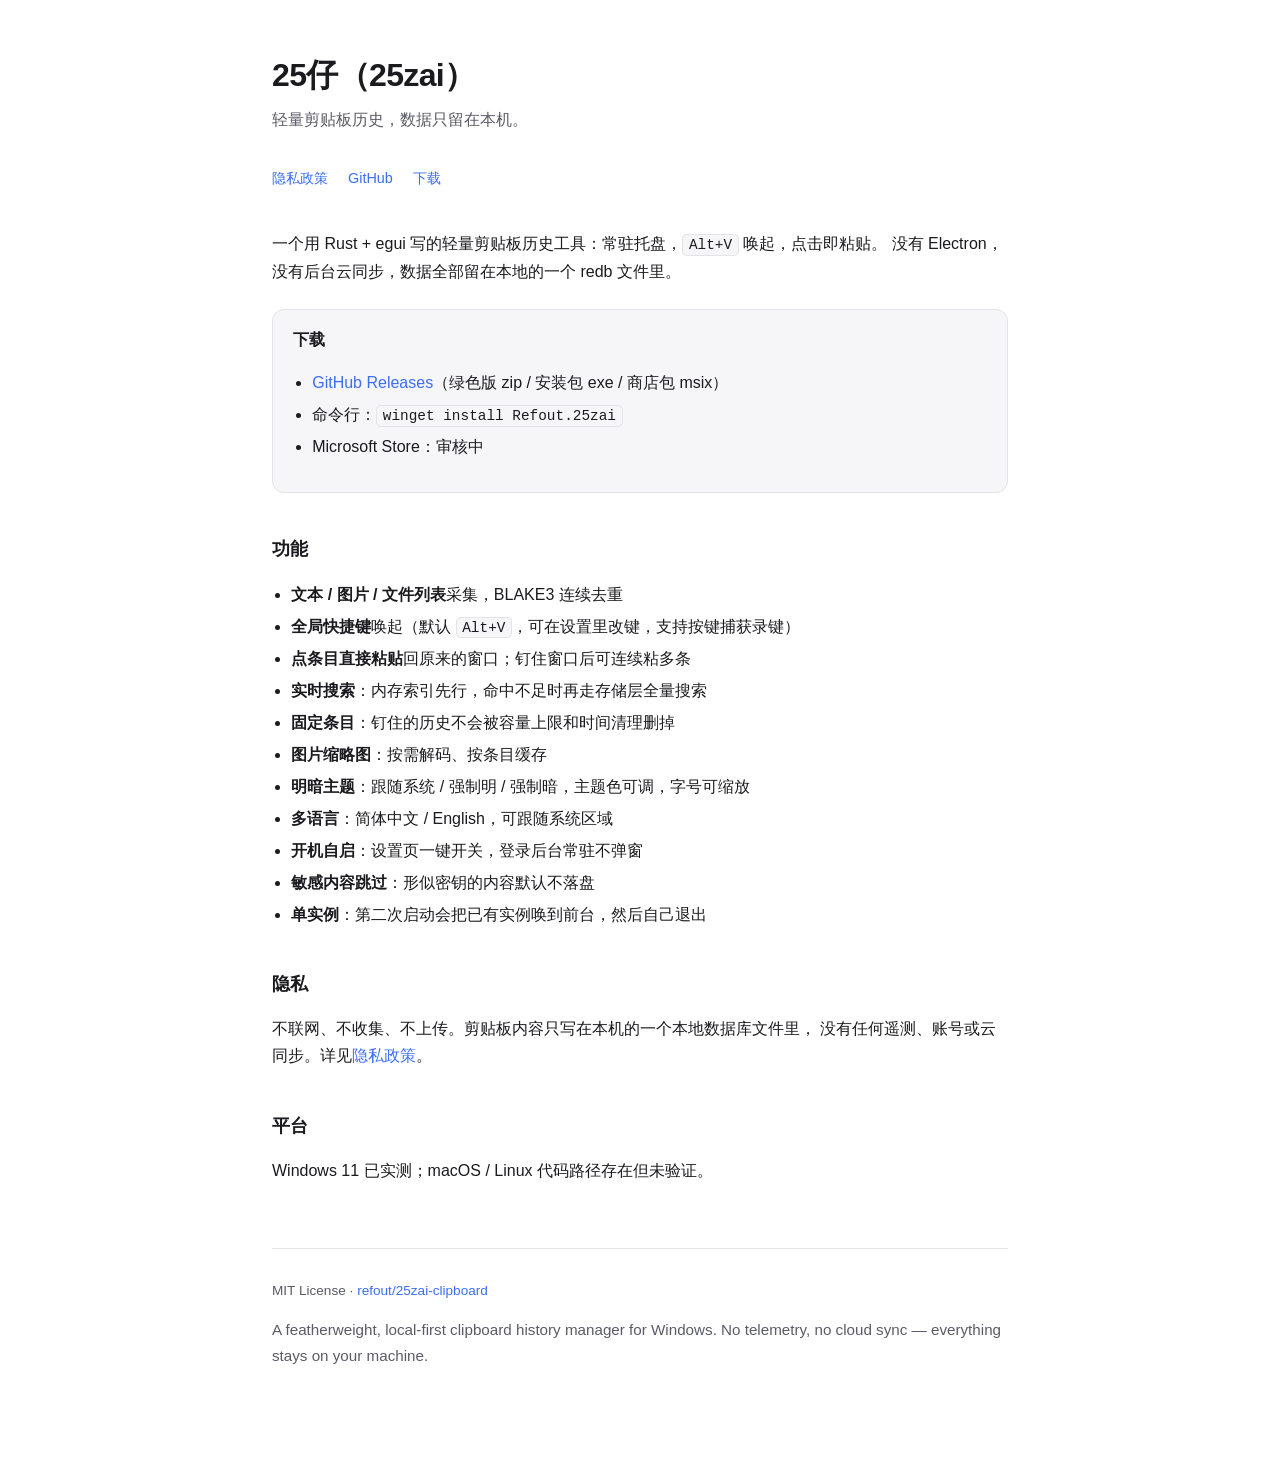
==== docs/index.html @ 4099399b "docs: 加 GitHub Pages 站点（产品介绍 + 隐私政策）" ====
<!DOCTYPE html>
<html lang="zh-CN">
<head>
<meta charset="utf-8">
<meta name="viewport" content="width=device-width, initial-scale=1">
<title>25仔（25zai）— 本地优先的剪贴板历史管理器</title>
<meta name="description" content="25仔是一款用 Rust + egui 写的轻量剪贴板历史工具：常驻托盘，Alt+V 唤起，点击即粘贴，数据全部留在本机。">
<link rel="stylesheet" href="style.css">
</head>
<body>
<main>
  <h1>25仔（25zai）</h1>
  <p class="tagline">轻量剪贴板历史，数据只留在本机。</p>

  <nav>
    <a href="privacy.html">隐私政策</a>
    <a href="https://github.com/refout/25zai-clipboard">GitHub</a>
    <a href="https://github.com/refout/25zai-clipboard/releases/latest">下载</a>
  </nav>

  <p>一个用 Rust + egui 写的轻量剪贴板历史工具：常驻托盘，<code>Alt+V</code> 唤起，点击即粘贴。
  没有 Electron，没有后台云同步，数据全部留在本地的一个 redb 文件里。</p>

  <div class="card">
    <strong>下载</strong>
    <ul>
      <li><a href="https://github.com/refout/25zai-clipboard/releases/latest">GitHub Releases</a>（绿色版 zip / 安装包 exe / 商店包 msix）</li>
      <li>命令行：<code>winget install Refout.25zai</code></li>
      <li>Microsoft Store：审核中</li>
    </ul>
  </div>

  <h2>功能</h2>
  <ul>
    <li><strong>文本 / 图片 / 文件列表</strong>采集，BLAKE3 连续去重</li>
    <li><strong>全局快捷键</strong>唤起（默认 <code>Alt+V</code>，可在设置里改键，支持按键捕获录键）</li>
    <li><strong>点条目直接粘贴</strong>回原来的窗口；钉住窗口后可连续粘多条</li>
    <li><strong>实时搜索</strong>：内存索引先行，命中不足时再走存储层全量搜索</li>
    <li><strong>固定条目</strong>：钉住的历史不会被容量上限和时间清理删掉</li>
    <li><strong>图片缩略图</strong>：按需解码、按条目缓存</li>
    <li><strong>明暗主题</strong>：跟随系统 / 强制明 / 强制暗，主题色可调，字号可缩放</li>
    <li><strong>多语言</strong>：简体中文 / English，可跟随系统区域</li>
    <li><strong>开机自启</strong>：设置页一键开关，登录后台常驻不弹窗</li>
    <li><strong>敏感内容跳过</strong>：形似密钥的内容默认不落盘</li>
    <li><strong>单实例</strong>：第二次启动会把已有实例唤到前台，然后自己退出</li>
  </ul>

  <h2>隐私</h2>
  <p>不联网、不收集、不上传。剪贴板内容只写在本机的一个本地数据库文件里，
  没有任何遥测、账号或云同步。详见<a href="privacy.html">隐私政策</a>。</p>

  <h2>平台</h2>
  <p>Windows 11 已实测；macOS / Linux 代码路径存在但未验证。</p>

  <footer>
    <p>MIT License · <a href="https://github.com/refout/25zai-clipboard">refout/25zai-clipboard</a></p>
    <p class="en">A featherweight, local-first clipboard history manager for Windows. No telemetry, no cloud sync — everything stays on your machine.</p>
  </footer>
</main>
</body>
</html>
---- docs/style.css ----
:root {
  color-scheme: light dark;
  --bg: #ffffff;
  --fg: #1b1b1f;
  --muted: #5b5b66;
  --card: #f6f6f8;
  --line: #e3e3e8;
  --accent: #3b6ef5;
}
@media (prefers-color-scheme: dark) {
  :root {
    --bg: #141417;
    --fg: #ececf1;
    --muted: #9a9aa8;
    --card: #1d1d22;
    --line: #2b2b33;
    --accent: #7aa2ff;
  }
}
* { box-sizing: border-box; }
body {
  margin: 0;
  padding: 3rem 1.25rem 5rem;
  background: var(--bg);
  color: var(--fg);
  font: 16px/1.7 -apple-system, BlinkMacSystemFont, "Segoe UI", "Microsoft YaHei", sans-serif;
}
main { max-width: 46rem; margin: 0 auto; }
h1 { font-size: 2rem; margin: 0 0 .25rem; letter-spacing: -.02em; }
h2 { font-size: 1.15rem; margin: 2.5rem 0 .75rem; }
.tagline { color: var(--muted); margin: 0 0 2rem; }
nav { margin-bottom: 2.5rem; font-size: .9rem; }
nav a { margin-right: 1rem; }
a { color: var(--accent); text-decoration: none; }
a:hover { text-decoration: underline; }
ul { padding-left: 1.2rem; }
li { margin: .3rem 0; }
.card {
  background: var(--card);
  border: 1px solid var(--line);
  border-radius: .75rem;
  padding: 1rem 1.25rem;
  margin: 1.5rem 0;
}
code {
  background: var(--card);
  border: 1px solid var(--line);
  border-radius: .3rem;
  padding: .1rem .35rem;
  font-size: .9em;
}
pre code { display: block; padding: .75rem 1rem; overflow-x: auto; }
footer { margin-top: 4rem; color: var(--muted); font-size: .85rem; border-top: 1px solid var(--line); padding-top: 1rem; }
.en { color: var(--muted); font-size: .95rem; }
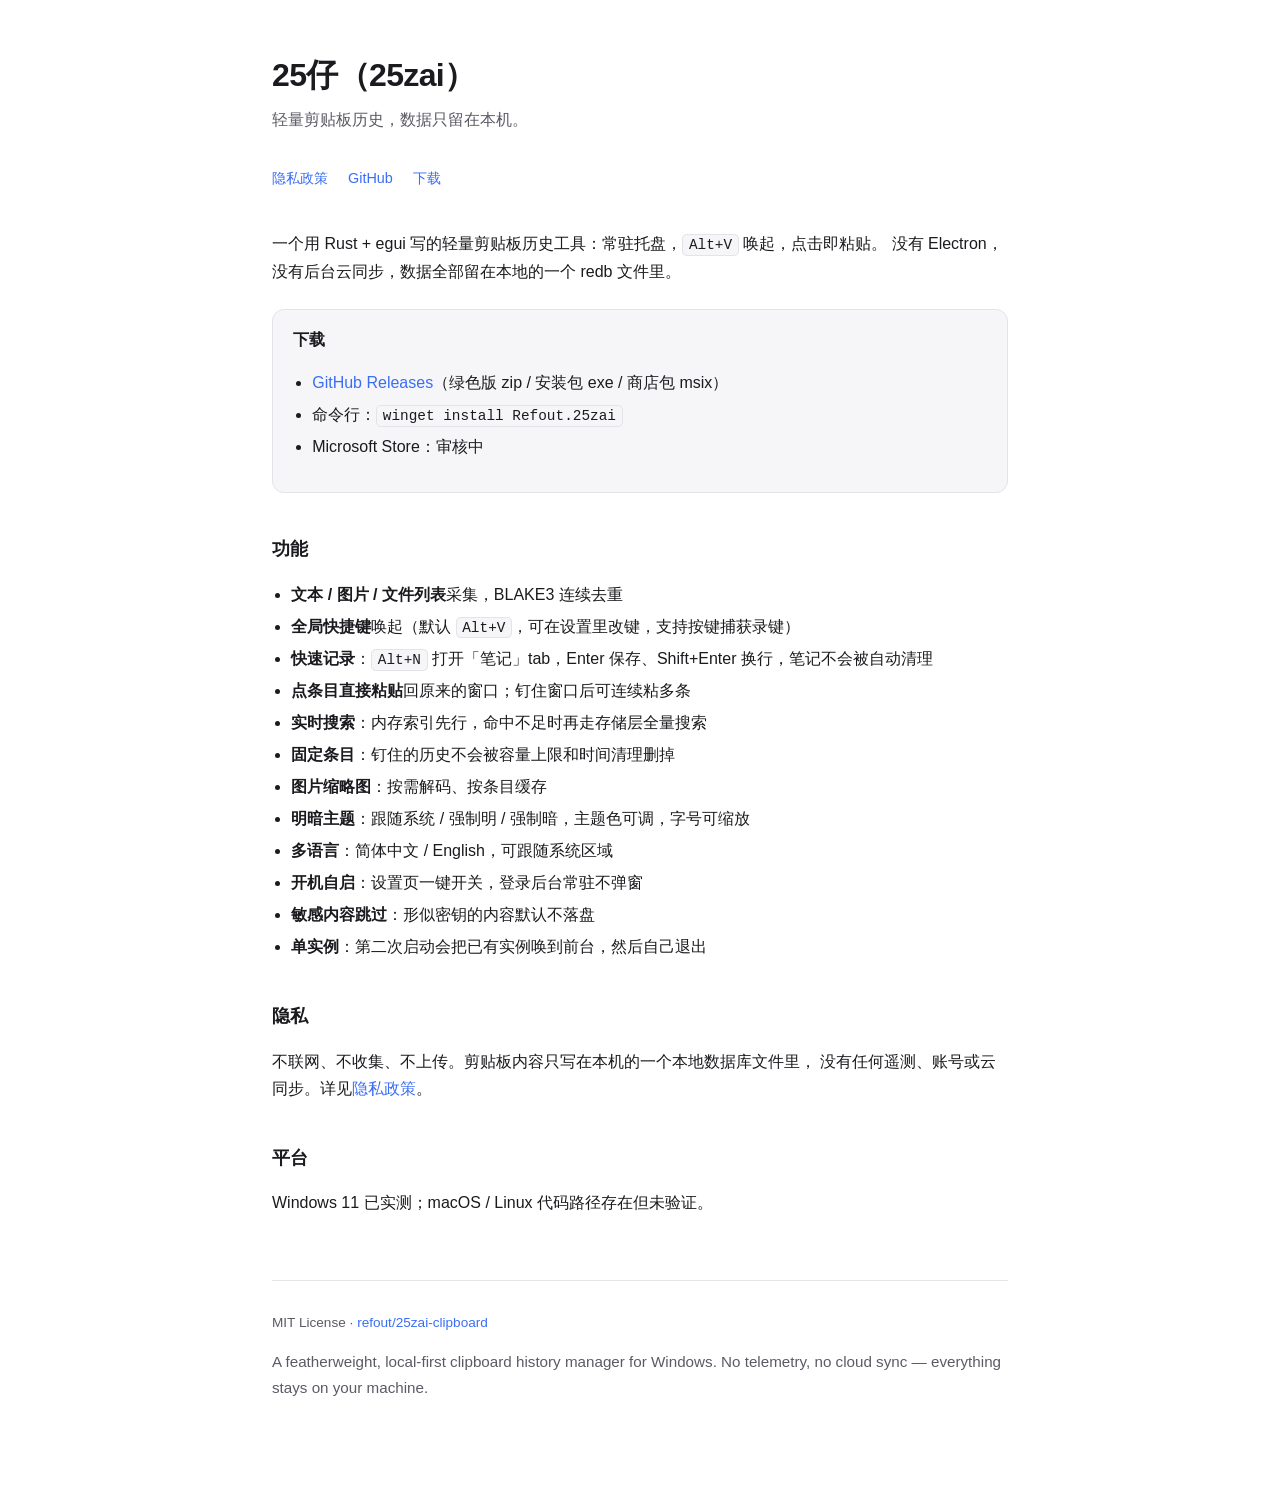
==== commit cf7baa64: "feat(notes): v0.2.0 快速记录 - 新增 Kind::Note / Content::Note：笔记不走剪贴板采集管道（不去重、不做敏感过滤），   默认固定，不占 limit 配额" ====
--- a/docs/index.html
+++ b/docs/index.html
@@ -34,6 +34,7 @@
   <ul>
     <li><strong>文本 / 图片 / 文件列表</strong>采集，BLAKE3 连续去重</li>
     <li><strong>全局快捷键</strong>唤起（默认 <code>Alt+V</code>，可在设置里改键，支持按键捕获录键）</li>
+    <li><strong>快速记录</strong>：<code>Alt+N</code> 打开「笔记」tab，Enter 保存、Shift+Enter 换行，笔记不会被自动清理</li>
     <li><strong>点条目直接粘贴</strong>回原来的窗口；钉住窗口后可连续粘多条</li>
     <li><strong>实时搜索</strong>：内存索引先行，命中不足时再走存储层全量搜索</li>
     <li><strong>固定条目</strong>：钉住的历史不会被容量上限和时间清理删掉</li>
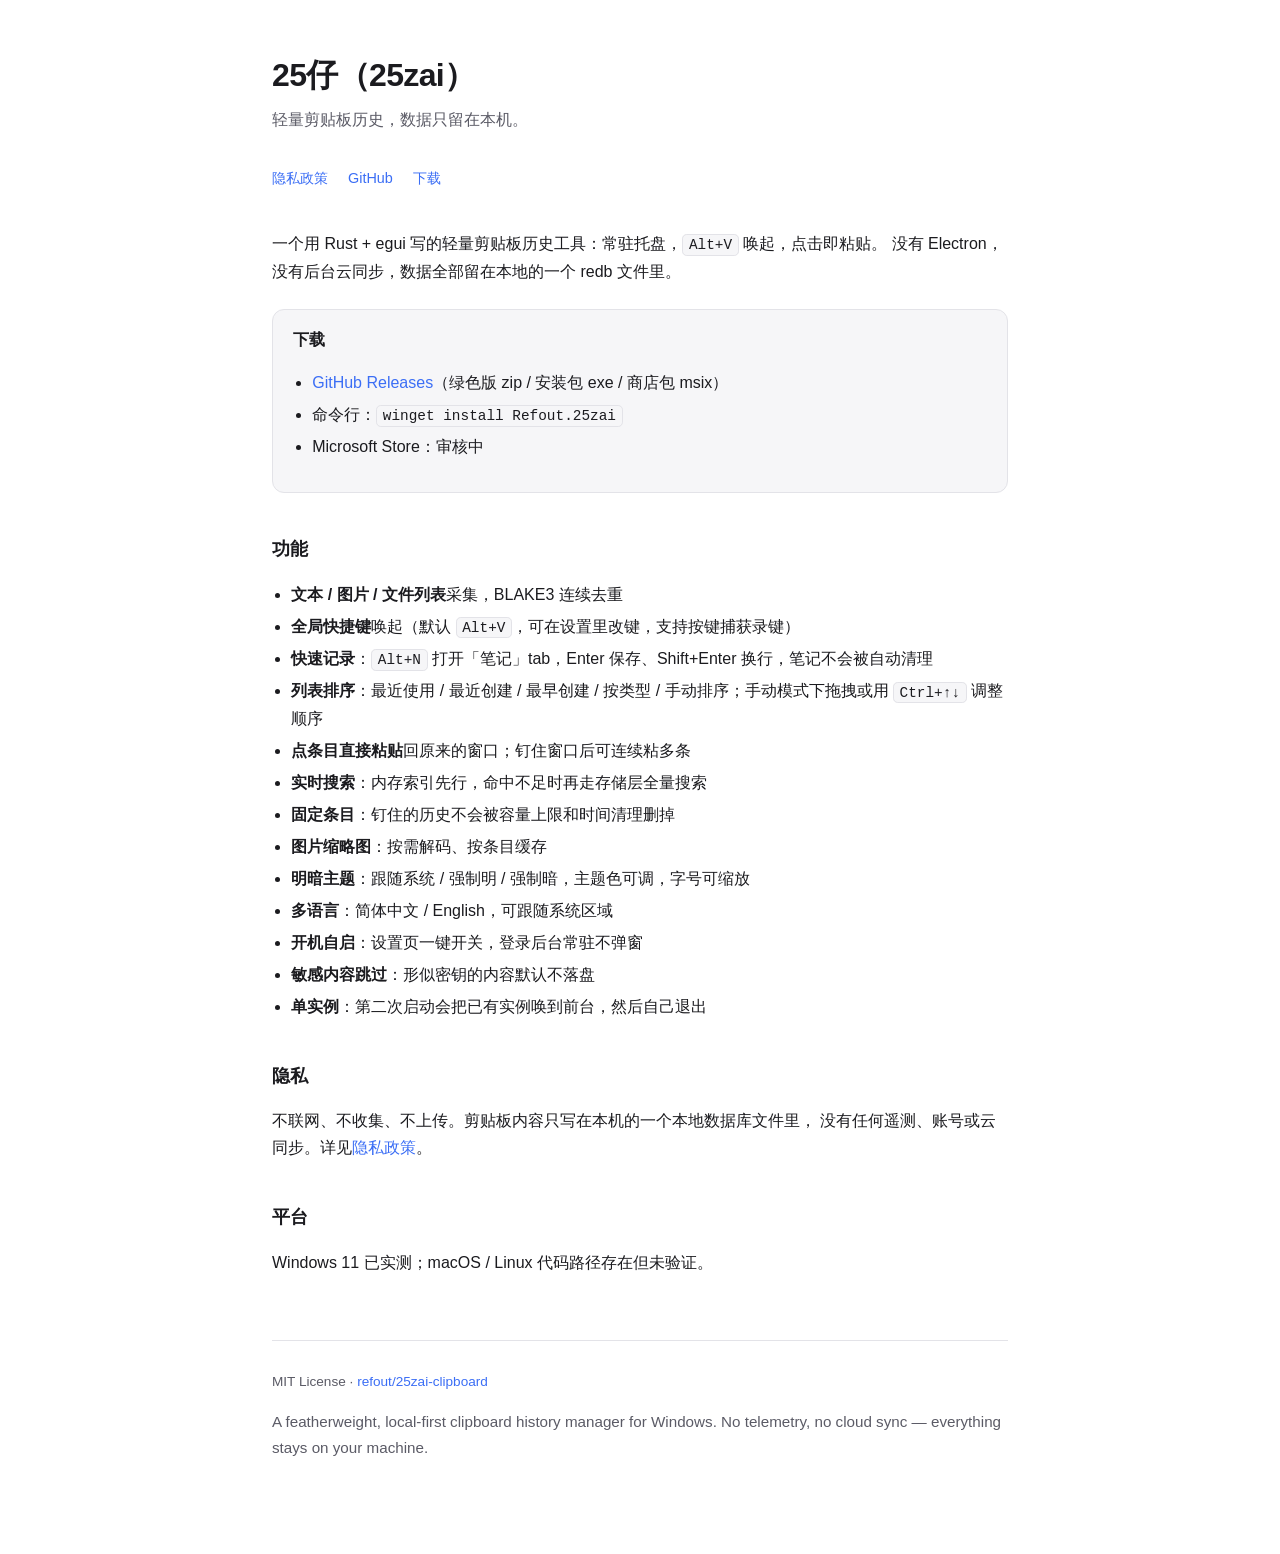
==== commit c49bed31: "feat(sort): v0.2.1 列表排序（下拉 + 手动拖拽） - SortMode: 最近使用 / 最近创建 / 最早创建 / 按类型 / 手动排序，历史与笔记各记一份 - 新增 MANUAL" ====
--- a/docs/index.html
+++ b/docs/index.html
@@ -35,6 +35,7 @@
     <li><strong>文本 / 图片 / 文件列表</strong>采集，BLAKE3 连续去重</li>
     <li><strong>全局快捷键</strong>唤起（默认 <code>Alt+V</code>，可在设置里改键，支持按键捕获录键）</li>
     <li><strong>快速记录</strong>：<code>Alt+N</code> 打开「笔记」tab，Enter 保存、Shift+Enter 换行，笔记不会被自动清理</li>
+    <li><strong>列表排序</strong>：最近使用 / 最近创建 / 最早创建 / 按类型 / 手动排序；手动模式下拖拽或用 <code>Ctrl+↑↓</code> 调整顺序</li>
     <li><strong>点条目直接粘贴</strong>回原来的窗口；钉住窗口后可连续粘多条</li>
     <li><strong>实时搜索</strong>：内存索引先行，命中不足时再走存储层全量搜索</li>
     <li><strong>固定条目</strong>：钉住的历史不会被容量上限和时间清理删掉</li>
